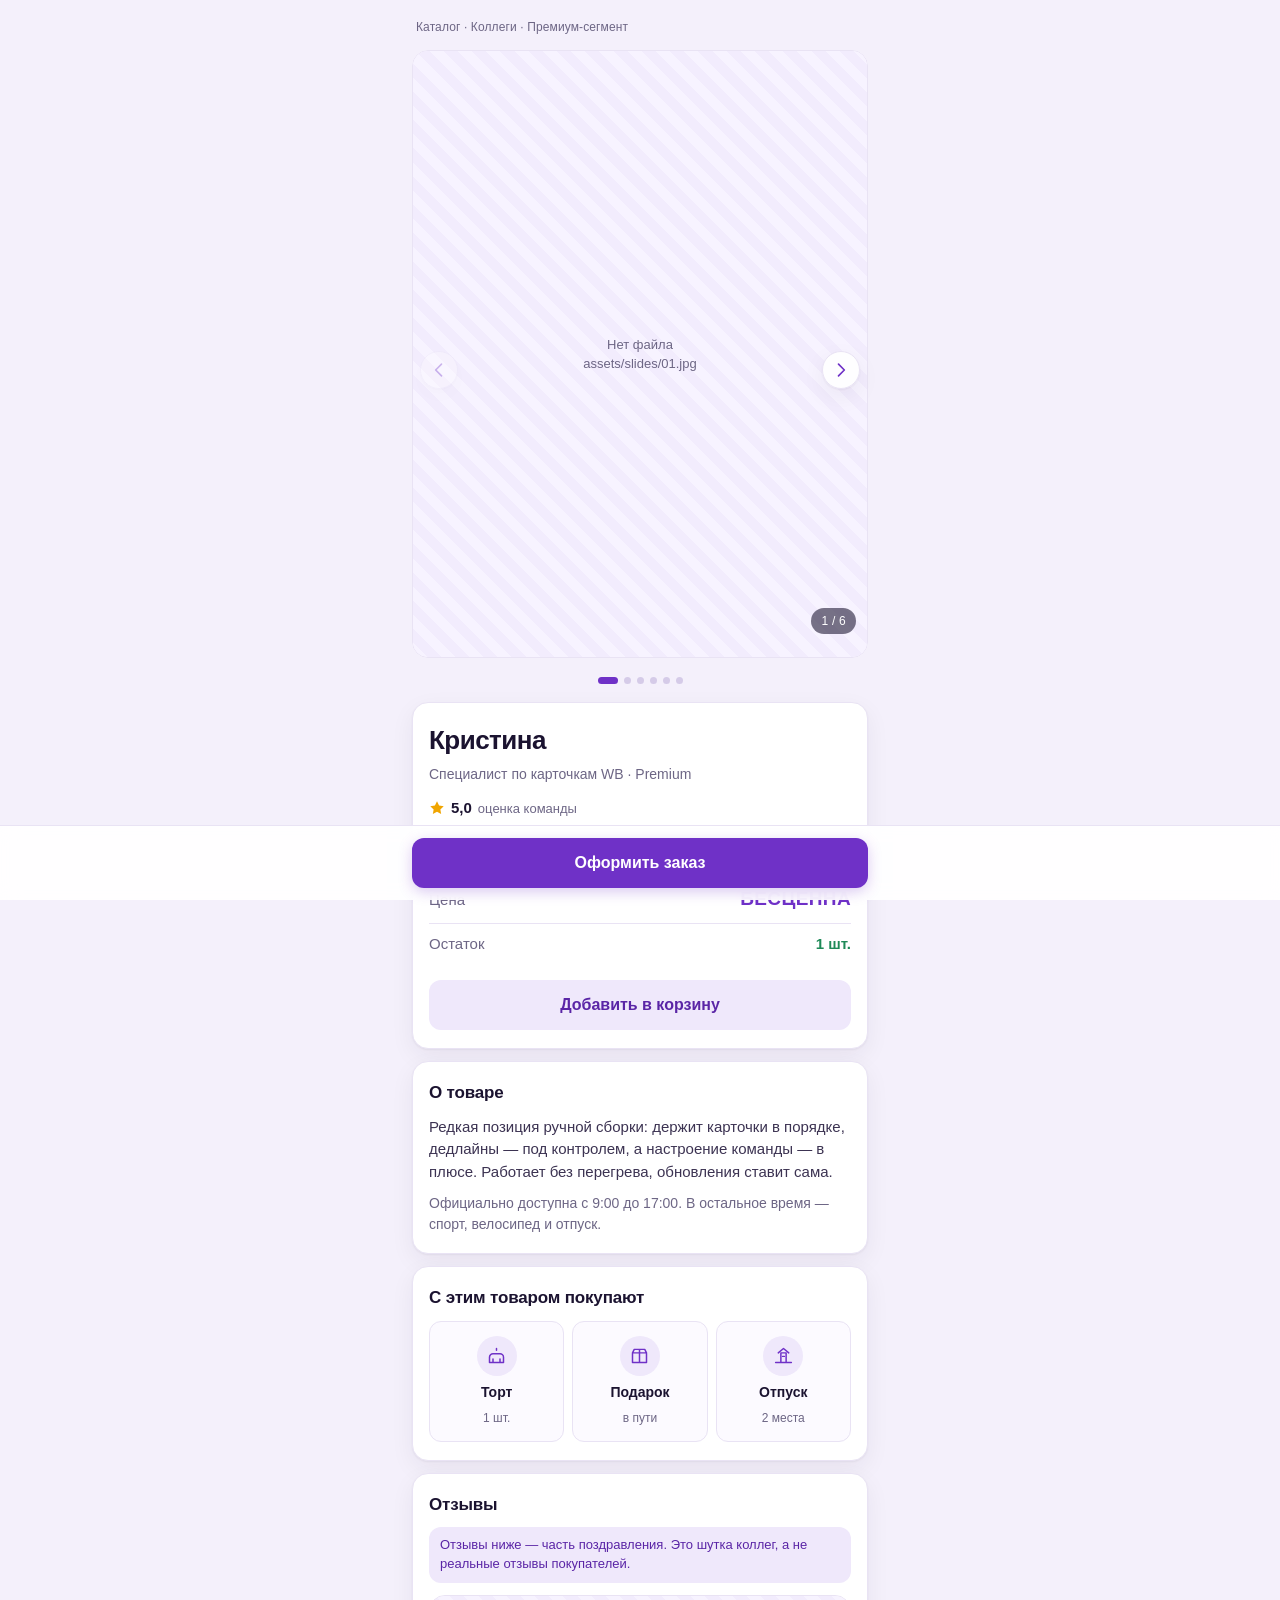
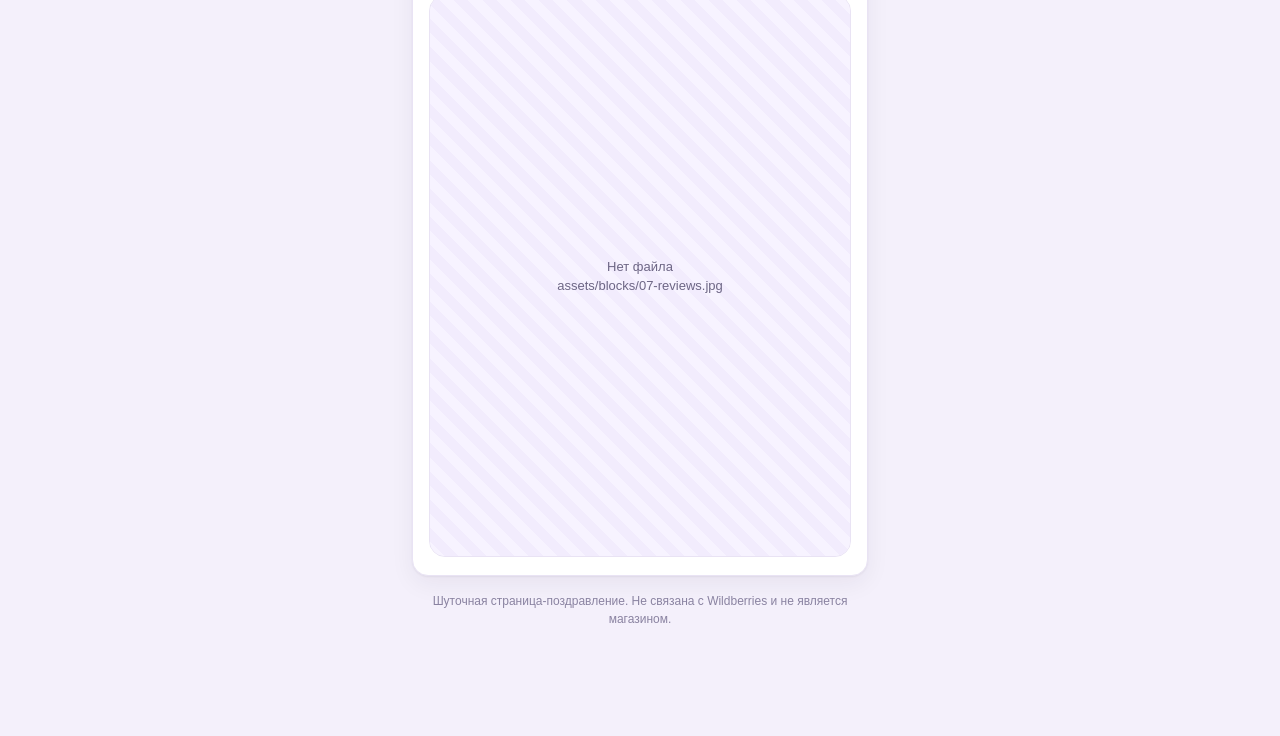
==== kristina/index.html @ 8ed10136 "Мини-сайт поздравления Кристины: карточка товара в стиле маркетплейса Страница в kristina/: галерея " ====
<!DOCTYPE html>
<html lang="ru">
<head>
<meta charset="utf-8" />
<meta name="viewport" content="width=device-width, initial-scale=1, viewport-fit=cover" />
<title>Кристина — Специалист по карточкам WB · Premium</title>
<meta name="description" content="Шуточная карточка товара для поздравления Кристины с днём рождения." />
<meta name="theme-color" content="#f6f2fc" />
<meta name="robots" content="noindex" />
<link rel="icon" href="favicon.svg" type="image/svg+xml" />
<link rel="stylesheet" href="styles.css" />
</head>
<body>

<div class="shell">

  <header class="topbar">
    <span class="topbar__crumb">Каталог · Коллеги · Премиум-сегмент</span>
  </header>

  <main>

    <!-- ── 1. Галерея ─────────────────────────────────────────── -->
    <section class="gallery" aria-roledescription="карусель" aria-label="Фотографии товара">
      <div class="gallery__viewport" id="track" tabindex="0" aria-label="Слайды, листайте свайпом или стрелками">

        <figure class="slide">
          <div class="frame" data-frame data-note="assets/slides/01.jpg">
            <img class="frame__img" data-src="assets/slides/01.jpg|assets/slides/01.png"
                 alt="Слайд 1 из 6: главное фото карточки — Кристина, специалист по карточкам WB."
                 width="900" height="1200" fetchpriority="high" decoding="async" />
          </div>
        </figure>

        <figure class="slide">
          <div class="frame" data-frame data-note="assets/slides/02.jpg">
            <img class="frame__img" data-src="assets/slides/02.jpg|assets/slides/02.png"
                 alt="Слайд 2 из 6: описание товара «Кристина»."
                 width="900" height="1200" decoding="async" />
          </div>
        </figure>

        <figure class="slide">
          <div class="frame" data-frame data-note="assets/slides/03.jpg">
            <img class="frame__img" data-src="assets/slides/03.jpg|assets/slides/03.png"
                 alt="Слайд 3 из 6: характеристики — «Особенности: любит спорт», «Совместимость: с 9:00 до 17:00»."
                 width="900" height="1200" decoding="async" />
          </div>
        </figure>

        <figure class="slide">
          <div class="frame" data-frame data-note="assets/slides/04.jpg">
            <img class="frame__img" data-src="assets/slides/04.jpg|assets/slides/04.png"
                 alt="Слайд 4 из 6: комплектация — велосипед и полезные советы."
                 width="900" height="1200" decoding="async" />
          </div>
        </figure>

        <figure class="slide">
          <div class="frame" data-frame data-note="assets/slides/05.jpg">
            <img class="frame__img" data-src="assets/slides/05.jpg|assets/slides/05.png"
                 alt="Слайд 5 из 6: «СОВМЕСТНОГО ОТПУСКА»."
                 width="900" height="1200" decoding="async" />
          </div>
        </figure>

        <figure class="slide">
          <div class="frame" data-frame data-note="assets/slides/06.jpg">
            <img class="frame__img" data-src="assets/slides/06.jpg|assets/slides/06.png"
                 alt="Слайд 6 из 6: завершающий слайд галереи."
                 width="900" height="1200" decoding="async" />
          </div>
        </figure>

      </div>

      <button class="gnav gnav--prev" id="prev" type="button" aria-label="Предыдущий слайд">
        <svg viewBox="0 0 24 24" aria-hidden="true"><path d="M15 5l-7 7 7 7" /></svg>
      </button>
      <button class="gnav gnav--next" id="next" type="button" aria-label="Следующий слайд">
        <svg viewBox="0 0 24 24" aria-hidden="true"><path d="M9 5l7 7-7 7" /></svg>
      </button>

      <p class="counter" id="counter" aria-live="polite">1 / 6</p>
      <div class="dots" id="dots" role="tablist" aria-label="Выбор слайда"></div>
    </section>

    <!-- ── 2. Карточка товара ─────────────────────────────────── -->
    <section class="panel product">
      <h1 class="product__title">Кристина</h1>
      <p class="product__sub">Специалист по карточкам WB · Premium</p>

      <p class="rating">
        <span class="rating__stars" aria-hidden="true">
          <svg viewBox="0 0 20 20"><path d="M10 1.6l2.6 5.3 5.8.8-4.2 4.1 1 5.8-5.2-2.8-5.2 2.8 1-5.8L1.6 7.7l5.8-.8z"/></svg>
        </span>
        <b class="rating__value">5,0</b>
        <span class="rating__meta">оценка команды</span>
      </p>

      <dl class="specs">
        <div class="specs__row"><dt>Артикул</dt><dd>KRISTINA-2026</dd></div>
        <div class="specs__row"><dt>Цена</dt><dd class="price">БЕСЦЕННА</dd></div>
        <div class="specs__row"><dt>Остаток</dt><dd class="stock">1 шт.</dd></div>
      </dl>

      <button class="btn btn--soft" id="toCart" type="button">Добавить в корзину</button>
    </section>

    <!-- ── 3a. О товаре ───────────────────────────────────────── -->
    <section class="panel">
      <h2 class="h2">О товаре</h2>
      <p class="text">
        Редкая позиция ручной сборки: держит карточки в порядке, дедлайны — под контролем,
        а настроение команды — в плюсе. Работает без перегрева, обновления ставит сама.
      </p>
      <p class="text text--dim">
        Официально доступна с 9:00 до 17:00. В остальное время — спорт, велосипед и отпуск.
      </p>
    </section>

    <!-- ── 3b. С этим товаром покупают ────────────────────────── -->
    <section class="panel">
      <h2 class="h2">С этим товаром покупают</h2>
      <ul class="bundle">
        <li class="bundle__item">
          <span class="bundle__ic" aria-hidden="true">
            <svg viewBox="0 0 24 24"><path d="M4 20h16v-6a4 4 0 00-4-4H8a4 4 0 00-4 4v6zM12 6V4M8 20v-4M16 20v-4"/></svg>
          </span>
          <span class="bundle__name">Торт</span>
          <span class="bundle__price">1 шт.</span>
        </li>
        <li class="bundle__item">
          <span class="bundle__ic" aria-hidden="true">
            <svg viewBox="0 0 24 24"><path d="M4 9h16v11H4zM4 9l2-4h12l2 4M12 5v15"/></svg>
          </span>
          <span class="bundle__name">Подарок</span>
          <span class="bundle__price">в пути</span>
        </li>
        <li class="bundle__item">
          <span class="bundle__ic" aria-hidden="true">
            <svg viewBox="0 0 24 24"><path d="M3 20h18M9 20V9h6v11M6 9l6-5 6 5M11 13h2"/></svg>
          </span>
          <span class="bundle__name">Отпуск</span>
          <span class="bundle__price">2 места</span>
        </li>
      </ul>
    </section>

    <!-- ── 3c. Отзывы ─────────────────────────────────────────── -->
    <section class="panel">
      <h2 class="h2">Отзывы</h2>
      <p class="note">Отзывы ниже — часть поздравления. Это шутка коллег, а не реальные отзывы покупателей.</p>
      <div class="frame frame--block" data-frame data-note="assets/blocks/07-reviews.jpg">
        <img class="frame__img" data-src="assets/blocks/07-reviews.jpg|assets/blocks/07-reviews.png"
             alt="Блок с шуточными отзывами коллег о Кристине — часть поздравления, а не реальные отзывы покупателей."
             width="900" height="1200" loading="lazy" decoding="async" />
      </div>
    </section>

  </main>

  <footer class="foot">
    Шуточная страница-поздравление. Не связана с Wildberries и не является магазином.
  </footer>
</div>

<!-- ── 4. Нижняя панель с главной кнопкой ───────────────────── -->
<div class="bar">
  <div class="bar__inner">
    <p class="bar__status" id="status" aria-live="polite"></p>
    <button class="btn btn--main" id="order" type="button">Оформить заказ</button>
  </div>
</div>

<!-- Тост -->
<div class="toast" id="toast" role="status" aria-live="polite"></div>

<!-- Финальный экран -->
<div class="finale" id="finale" role="dialog" aria-modal="true" aria-label="Поздравление" hidden>
  <div class="finale__box" id="finaleBox">
    <div class="frame frame--finale" data-frame data-note="assets/blocks/08-finale.jpg">
      <img class="frame__img" data-src="assets/blocks/08-finale.jpg|assets/blocks/08-finale.png"
           alt="Финальный экран с поздравлением Кристины с днём рождения."
           width="900" height="1200" decoding="async" />
      <button class="finale__close" id="finaleClose" type="button" aria-label="Закрыть поздравление">
        <svg viewBox="0 0 24 24" aria-hidden="true"><path d="M6 6l12 12M18 6L6 18"/></svg>
      </button>
    </div>
    <button class="btn btn--main btn--gift" id="gift" type="button">Получить подарок</button>
  </div>
</div>

<script src="app.js" defer></script>
</body>
</html>
---- kristina/styles.css ----
/* Кристина — карточка товара. Белый + светло-сиреневый, фиолетовые акценты. */

:root {
  --bg: #f4f0fb;
  --surface: #ffffff;
  --ink: #1b1330;
  --muted: #6d6685;
  --accent: #6f31c7;
  --accent-ink: #5a25a6;
  --accent-soft: #efe8fb;
  --line: #e9e3f4;
  --good: #1f8a58;
  --radius: 16px;
  --radius-sm: 12px;
  --col: 480px;
  --bar-h: 76px;
  --shadow: 0 1px 2px rgba(27, 19, 48, .05), 0 8px 24px rgba(27, 19, 48, .06);
}

* { box-sizing: border-box; }

html { -webkit-text-size-adjust: 100%; }

body {
  margin: 0;
  background: var(--bg);
  color: var(--ink);
  font: 400 16px/1.5 -apple-system, BlinkMacSystemFont, "Segoe UI", Roboto, "Helvetica Neue", Arial, sans-serif;
  overflow-x: hidden;            /* страница никогда не едет по горизонтали */
  -webkit-font-smoothing: antialiased;
}

body.is-locked { overflow: hidden; }

img { max-width: 100%; }

.shell {
  width: 100%;
  max-width: var(--col);         /* на компьютере — колонка по центру */
  margin: 0 auto;
  padding: 0 12px calc(var(--bar-h) + env(safe-area-inset-bottom) + 24px);
}

/* ── Верхняя строка ──────────────────────────────────────────── */
.topbar { padding: 14px 4px 10px; }
.topbar__crumb {
  font-size: 12px;
  letter-spacing: .01em;
  color: var(--muted);
}

/* ── Панели ──────────────────────────────────────────────────── */
.panel {
  background: var(--surface);
  border: 1px solid var(--line);
  border-radius: var(--radius);
  padding: 18px 16px;
  margin: 12px 0;
  box-shadow: var(--shadow);
}

.h2 {
  margin: 0 0 10px;
  font-size: 17px;
  font-weight: 650;
  letter-spacing: -.01em;
}

.text { margin: 0 0 10px; font-size: 15px; color: #3c3352; }
.text:last-child { margin-bottom: 0; }
.text--dim { color: var(--muted); font-size: 14px; }

.note {
  margin: 0 0 12px;
  padding: 9px 11px;
  background: var(--accent-soft);
  border-radius: var(--radius-sm);
  font-size: 13px;
  line-height: 1.45;
  color: var(--accent-ink);
}

/* ── Галерея ─────────────────────────────────────────────────── */
.gallery {
  position: relative;
  margin: 2px 0 12px;
}

.gallery__viewport {
  display: flex;
  overflow-x: auto;
  overflow-y: hidden;
  scroll-snap-type: x mandatory;
  scroll-behavior: smooth;
  overscroll-behavior-x: contain;
  -webkit-overflow-scrolling: touch;
  scrollbar-width: none;
  border-radius: var(--radius);
  outline: none;
}
.gallery__viewport::-webkit-scrollbar { display: none; }
.gallery__viewport:focus-visible { box-shadow: 0 0 0 3px rgba(111, 49, 199, .35); }

.slide {
  flex: 0 0 100%;
  min-width: 0;
  margin: 0;
  scroll-snap-align: center;
  scroll-snap-stop: always;
}

/* Рамка 3:4 — изображение показывается целиком, без обрезки */
.frame {
  position: relative;
  aspect-ratio: 3 / 4;
  background: #faf7ff;
  border: 1px solid var(--line);
  border-radius: var(--radius);
  overflow: hidden;
}

.frame__img {
  display: block;
  width: 100%;
  height: 100%;
  object-fit: contain;           /* никакого cover для готовых слайдов */
  object-position: center;
}

.frame--block { margin: 0; }
.frame--finale { border: 0; background: transparent; }

/* Заглушка, пока картинки из архива не лежат в assets/ */
.frame.is-missing::after {
  content: "Нет файла\a" attr(data-note);
  white-space: pre-line;
  position: absolute;
  inset: 0;
  display: flex;
  flex-direction: column;
  align-items: center;
  justify-content: center;
  gap: 4px;
  padding: 16px;
  text-align: center;
  font-size: 13px;
  line-height: 1.5;
  color: var(--muted);
  background:
    repeating-linear-gradient(45deg, #f7f3ff 0 10px, #f2ecfd 10px 20px);
}

.gnav {
  position: absolute;
  top: 50%;
  transform: translateY(-50%);
  display: none;                 /* только для компьютера */
  place-items: center;
  width: 38px;
  height: 38px;
  padding: 0;
  border: 1px solid var(--line);
  border-radius: 50%;
  background: rgba(255, 255, 255, .94);
  color: var(--accent);
  cursor: pointer;
  box-shadow: var(--shadow);
  transition: background .18s ease, opacity .18s ease;
}
.gnav svg { width: 20px; height: 20px; fill: none; stroke: currentColor; stroke-width: 2; stroke-linecap: round; stroke-linejoin: round; }
.gnav:hover { background: #fff; }
.gnav:disabled { opacity: .32; cursor: default; }
.gnav--prev { left: 8px; }
.gnav--next { right: 8px; }

@media (min-width: 560px) {
  .gnav { display: grid; }
}
@media (hover: hover) and (pointer: fine) {
  .gnav { display: grid; }
}

.counter {
  position: absolute;
  right: 12px;
  bottom: 56px;
  margin: 0;
  padding: 4px 10px;
  border-radius: 999px;
  background: rgba(27, 19, 48, .58);
  color: #fff;
  font-size: 12px;
  font-variant-numeric: tabular-nums;
  letter-spacing: .02em;
  pointer-events: none;
}

.dots {
  display: flex;
  gap: 6px;
  justify-content: center;
  padding: 12px 0 0;
  height: 32px;
  align-items: center;
}
.dot {
  width: 7px;
  height: 7px;
  padding: 0;
  border: 0;
  border-radius: 50%;
  background: #d5cbe8;
  cursor: pointer;
  transition: background .2s ease, width .2s ease;
}
.dot[aria-selected="true"] { width: 20px; border-radius: 999px; background: var(--accent); }

/* ── Карточка товара ─────────────────────────────────────────── */
.product__title {
  margin: 0 0 4px;
  font-size: 26px;
  font-weight: 700;
  letter-spacing: -.02em;
}
.product__sub {
  margin: 0 0 12px;
  font-size: 14px;
  color: var(--muted);
}

.rating {
  display: flex;
  align-items: center;
  gap: 6px;
  margin: 0 0 14px;
}
.rating__stars svg { display: block; width: 16px; height: 16px; fill: #f0a500; }
.rating__value { font-size: 15px; font-variant-numeric: tabular-nums; }
.rating__meta { font-size: 13px; color: var(--muted); }

.specs { margin: 0 0 16px; }
.specs__row {
  display: flex;
  align-items: baseline;
  gap: 8px;
  padding: 9px 0;
  border-top: 1px solid var(--line);
  font-size: 15px;
}
.specs dt { color: var(--muted); flex: 0 0 auto; }
.specs dd {
  margin: 0;
  flex: 1 1 auto;
  text-align: right;
  overflow-wrap: anywhere;
}
.price {
  color: var(--accent);
  font-size: 19px;
  font-weight: 700;
  letter-spacing: .02em;
}
.stock { color: var(--good); font-weight: 600; }

/* ── Кнопки ──────────────────────────────────────────────────── */
.btn {
  display: block;
  width: 100%;
  min-height: 48px;
  padding: 13px 18px;
  border: 0;
  border-radius: var(--radius-sm);
  font: inherit;
  font-size: 16px;
  font-weight: 600;
  cursor: pointer;
  transition: background .18s ease, transform .12s ease, opacity .18s ease;
}
.btn:active { transform: scale(.985); }
.btn:disabled { cursor: default; }

.btn--soft {
  background: var(--accent-soft);
  color: var(--accent-ink);
}
.btn--soft:hover { background: #e7ddf9; }

.btn--main {
  background: var(--accent);
  color: #fff;
  box-shadow: 0 4px 14px rgba(111, 49, 199, .26);
}
.btn--main:hover { background: var(--accent-ink); }
.btn--main.is-busy { background: #8e63d4; box-shadow: none; }

.btn--gift { margin-top: 12px; }

/* ── Нижняя панель ───────────────────────────────────────────── */
.bar {
  position: fixed;
  left: 0;
  right: 0;
  bottom: 0;
  z-index: 40;
  background: rgba(255, 255, 255, .92);
  backdrop-filter: blur(10px);
  -webkit-backdrop-filter: blur(10px);
  border-top: 1px solid var(--line);
  padding-bottom: env(safe-area-inset-bottom);
}
.bar__inner {
  max-width: var(--col);
  margin: 0 auto;
  padding: 12px;
}
.bar__status {
  margin: 0 0 8px;
  font-size: 13px;
  color: var(--accent-ink);
  display: none;
}
.bar__status.is-on { display: block; }

/* ── Тост ────────────────────────────────────────────────────── */
.toast {
  position: fixed;
  left: 50%;
  bottom: calc(var(--bar-h) + env(safe-area-inset-bottom) + 16px);
  z-index: 100;                  /* выше финального экрана */
  width: calc(100% - 32px);
  max-width: 420px;
  transform: translate(-50%, 10px);
  padding: 12px 14px;
  border-radius: var(--radius-sm);
  background: #241a3d;
  color: #fff;
  font-size: 14px;
  line-height: 1.45;
  text-align: center;
  opacity: 0;
  visibility: hidden;
  transition: opacity .22s ease, transform .22s ease, visibility .22s;
}
.toast.is-on {
  opacity: 1;
  visibility: visible;
  transform: translate(-50%, 0);
}

/* ── Финальный экран ─────────────────────────────────────────── */
.finale {
  position: fixed;
  inset: 0;
  z-index: 80;
  display: flex;
  align-items: center;
  justify-content: center;
  padding: 16px;
  background: rgba(27, 19, 48, .62);
  backdrop-filter: blur(4px);
  -webkit-backdrop-filter: blur(4px);
  opacity: 0;
  transition: opacity .28s ease;
  overflow-y: auto;
}
.finale[hidden] { display: none; }
.finale.is-on { opacity: 1; }

.finale__box {
  position: relative;
  width: 100%;
  max-width: var(--col);
  margin: auto;
  transform: translateY(8px);
  transition: transform .28s ease;
}
.finale.is-on .finale__box { transform: none; }

/* Финальная картинка гарантированно влезает в экран телефона */
.finale .frame--finale {
  aspect-ratio: 3 / 4;
  margin-inline: auto;
  width: auto;
  max-width: 100%;
  max-height: calc(100vh - 140px);
  max-height: calc(100dvh - 140px);
}
.finale .frame--finale {
  overflow: visible;             /* чтобы крестик у угла картинки не обрезался */
}
.finale .frame--finale .frame__img {
  border-radius: var(--radius);
  background: #faf7ff;
}

.finale__close {
  position: absolute;
  top: -6px;
  right: -6px;
  z-index: 2;
  display: grid;
  place-items: center;
  width: 36px;
  height: 36px;
  padding: 0;
  border: 0;
  border-radius: 50%;
  background: #fff;
  color: var(--ink);
  cursor: pointer;
  box-shadow: var(--shadow);
}
.finale__close svg { width: 18px; height: 18px; fill: none; stroke: currentColor; stroke-width: 2; stroke-linecap: round; }

/* ── С этим товаром покупают ─────────────────────────────────── */
.bundle {
  display: grid;
  grid-template-columns: repeat(3, 1fr);
  gap: 8px;
  margin: 0;
  padding: 0;
  list-style: none;
}
.bundle__item {
  display: flex;
  flex-direction: column;
  align-items: center;
  gap: 6px;
  padding: 14px 8px;
  border: 1px solid var(--line);
  border-radius: var(--radius-sm);
  background: #fcfaff;
  text-align: center;
}
.bundle__ic {
  display: grid;
  place-items: center;
  width: 40px;
  height: 40px;
  border-radius: 50%;
  background: var(--accent-soft);
  color: var(--accent);
}
.bundle__ic svg { width: 21px; height: 21px; fill: none; stroke: currentColor; stroke-width: 1.7; stroke-linecap: round; stroke-linejoin: round; }
.bundle__name { font-size: 14px; font-weight: 600; }
.bundle__price { font-size: 12px; color: var(--muted); }

/* ── Подвал ──────────────────────────────────────────────────── */
.foot {
  padding: 4px 6px 8px;
  font-size: 12px;
  line-height: 1.5;
  color: #8a83a1;
  text-align: center;
}

/* ── Спокойные анимации ──────────────────────────────────────── */
@media (prefers-reduced-motion: reduce) {
  *, *::before, *::after {
    animation-duration: .001ms !important;
    transition-duration: .001ms !important;
  }
  .gallery__viewport { scroll-behavior: auto; }
}

/* Телефон в альбомной ориентации — отдаём картинке больше высоты */
@media (max-height: 480px) and (orientation: landscape) {
  .finale { padding: 10px; }
  .finale .frame--finale {
    max-height: calc(100vh - 92px);
    max-height: calc(100dvh - 92px);
  }
  .btn--gift { margin-top: 8px; min-height: 42px; padding: 9px 16px; }
}

/* Совсем узкие телефоны */
@media (max-width: 360px) {
  .product__title { font-size: 23px; }
  .bundle__item { padding: 12px 4px; }
  .bundle__name { font-size: 13px; }
}
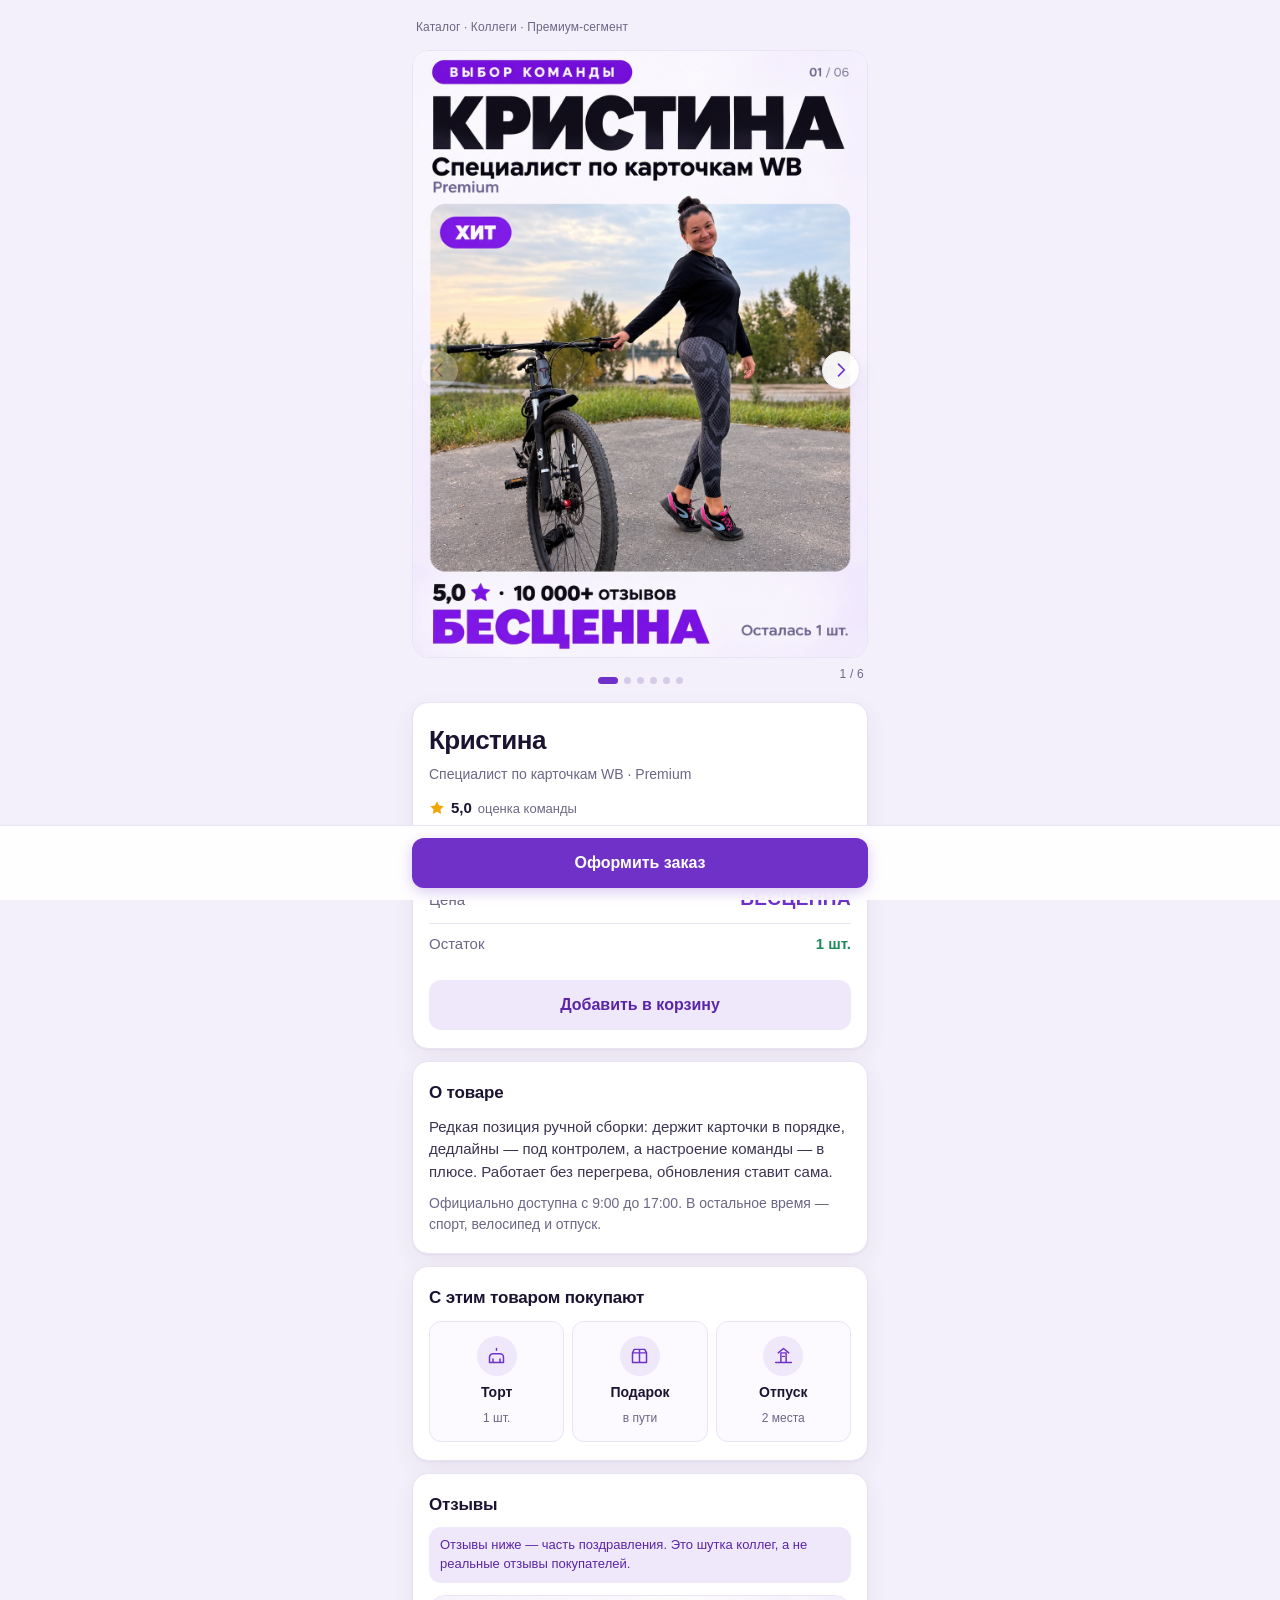
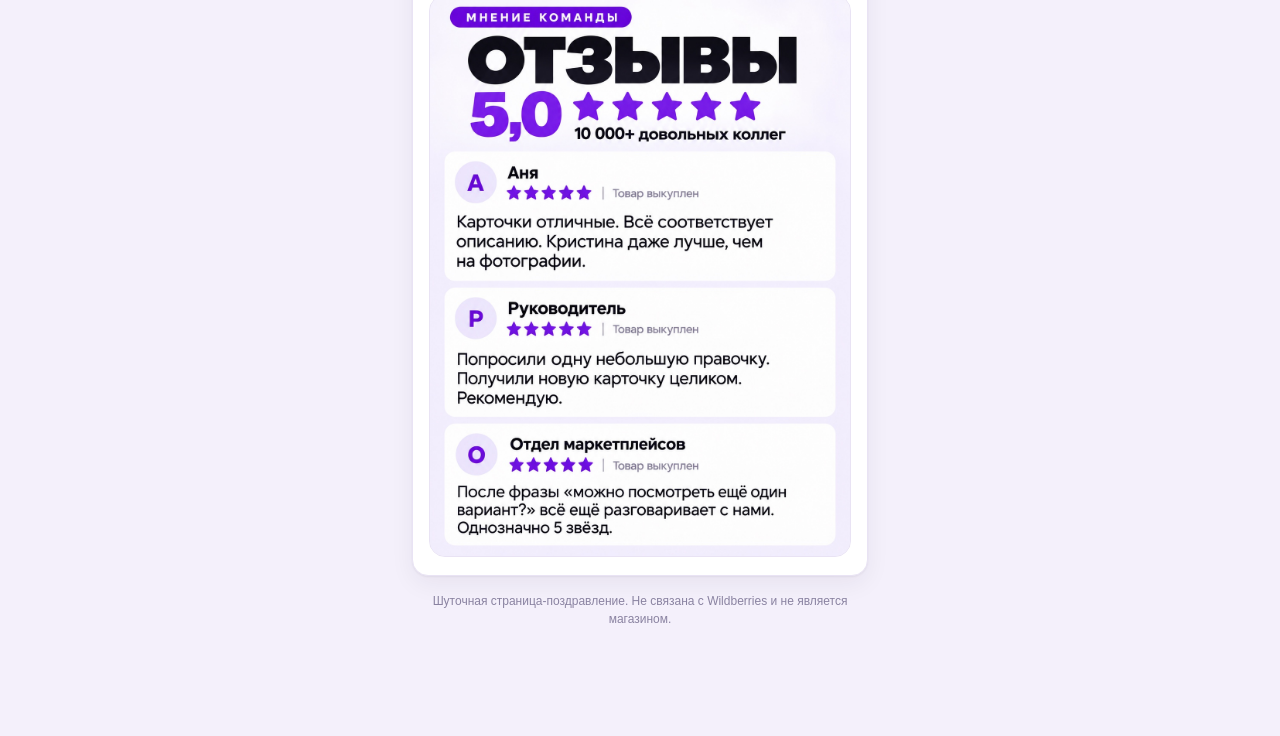
==== commit 8076dded: "Галерея: имена файлов слайдов как в архиве, счётчик убран с картинки В архиве слайды названы с описа" ====
--- a/kristina/index.html
+++ b/kristina/index.html
@@ -25,50 +25,50 @@
       <div class="gallery__viewport" id="track" tabindex="0" aria-label="Слайды, листайте свайпом или стрелками">
 
         <figure class="slide">
-          <div class="frame" data-frame data-note="assets/slides/01.jpg">
-            <img class="frame__img" data-src="assets/slides/01.jpg|assets/slides/01.png"
-                 alt="Слайд 1 из 6: главное фото карточки — Кристина, специалист по карточкам WB."
-                 width="900" height="1200" fetchpriority="high" decoding="async" />
+          <div class="frame" data-frame data-note="assets/slides/01-cover.jpg">
+            <img class="frame__img" data-src="assets/slides/01-cover.jpg|assets/slides/01-cover.png"
+                 alt="Слайд 1 из 6: обложка карточки. Кристина, специалист по карточкам WB, Premium. Метка «Хит», рейтинг 5,0, цена «БЕСЦЕННА», осталась 1 шт."
+                 width="1086" height="1448" fetchpriority="high" decoding="async" />
           </div>
         </figure>
 
         <figure class="slide">
-          <div class="frame" data-frame data-note="assets/slides/02.jpg">
-            <img class="frame__img" data-src="assets/slides/02.jpg|assets/slides/02.png"
-                 alt="Слайд 2 из 6: описание товара «Кристина»."
-                 width="900" height="1200" decoding="async" />
+          <div class="frame" data-frame data-note="assets/slides/02-benefits.jpg">
+            <img class="frame__img" data-src="assets/slides/02-benefits.jpg|assets/slides/02-benefits.png"
+                 alt="Слайд 2 из 6: «Почему выбирают Кристину» — выдерживает 48 правок подряд, замечает разницу в 2 пикселя, знает, почему CTR опять упал, сохраняет самообладание и понимает комментарий «что-то не то»."
+                 width="1086" height="1448" decoding="async" />
           </div>
         </figure>
 
         <figure class="slide">
-          <div class="frame" data-frame data-note="assets/slides/03.jpg">
-            <img class="frame__img" data-src="assets/slides/03.jpg|assets/slides/03.png"
-                 alt="Слайд 3 из 6: характеристики — «Особенности: любит спорт», «Совместимость: с 9:00 до 17:00»."
-                 width="900" height="1200" decoding="async" />
+          <div class="frame" data-frame data-note="assets/slides/03-specifications.jpg">
+            <img class="frame__img" data-src="assets/slides/03-specifications.jpg|assets/slides/03-specifications.png"
+                 alt="Слайд 3 из 6: характеристики — материал «терпение повышенной прочности», особенности «любит спорт», совместимость «с 9:00 до 17:00», гарантия бессрочная, артикул KRISTINA-2026."
+                 width="1086" height="1448" decoding="async" />
           </div>
         </figure>
 
         <figure class="slide">
-          <div class="frame" data-frame data-note="assets/slides/04.jpg">
-            <img class="frame__img" data-src="assets/slides/04.jpg|assets/slides/04.png"
-                 alt="Слайд 4 из 6: комплектация — велосипед и полезные советы."
-                 width="900" height="1200" decoding="async" />
+          <div class="frame" data-frame data-note="assets/slides/04-kit.jpg">
+            <img class="frame__img" data-src="assets/slides/04-kit.jpg|assets/slides/04-kit.png"
+                 alt="Слайд 4 из 6: комплектация — Кристина, ноутбук, велосипед, полезные советы и опыт. Внизу шкала «Терпение»."
+                 width="1086" height="1448" decoding="async" />
           </div>
         </figure>
 
         <figure class="slide">
-          <div class="frame" data-frame data-note="assets/slides/05.jpg">
-            <img class="frame__img" data-src="assets/slides/05.jpg|assets/slides/05.png"
-                 alt="Слайд 5 из 6: «СОВМЕСТНОГО ОТПУСКА»."
-                 width="900" height="1200" decoding="async" />
+          <div class="frame" data-frame data-note="assets/slides/05-use-cases.jpg">
+            <img class="frame__img" data-src="assets/slides/05-use-cases.jpg|assets/slides/05-use-cases.png"
+                 alt="Слайд 5 из 6: «Подходит для» — карточек товара, главных обложек, rich-контента, правок, ещё правок и совместного отпуска."
+                 width="1086" height="1448" decoding="async" />
           </div>
         </figure>
 
         <figure class="slide">
-          <div class="frame" data-frame data-note="assets/slides/06.jpg">
-            <img class="frame__img" data-src="assets/slides/06.jpg|assets/slides/06.png"
-                 alt="Слайд 6 из 6: завершающий слайд галереи."
-                 width="900" height="1200" decoding="async" />
+          <div class="frame" data-frame data-note="assets/slides/06-original.jpg">
+            <img class="frame__img" data-src="assets/slides/06-original.jpg|assets/slides/06-original.png"
+                 alt="Слайд 6 из 6: «100% оригинал. Подделок не существует. В наличии только 1 экземпляр»."
+                 width="1086" height="1448" decoding="async" />
           </div>
         </figure>
 
@@ -154,7 +154,7 @@
       <div class="frame frame--block" data-frame data-note="assets/blocks/07-reviews.jpg">
         <img class="frame__img" data-src="assets/blocks/07-reviews.jpg|assets/blocks/07-reviews.png"
              alt="Блок с шуточными отзывами коллег о Кристине — часть поздравления, а не реальные отзывы покупателей."
-             width="900" height="1200" loading="lazy" decoding="async" />
+             width="1086" height="1448" loading="lazy" decoding="async" />
       </div>
     </section>
 
@@ -181,8 +181,8 @@
   <div class="finale__box" id="finaleBox">
     <div class="frame frame--finale" data-frame data-note="assets/blocks/08-finale.jpg">
       <img class="frame__img" data-src="assets/blocks/08-finale.jpg|assets/blocks/08-finale.png"
-           alt="Финальный экран с поздравлением Кристины с днём рождения."
-           width="900" height="1200" decoding="async" />
+           alt="Финальный экран: «Товар закончился. Такая Кристина у нас всего одна. Кристина, с днём рождения! Спасибо, что ты с нами»."
+           width="1086" height="1448" decoding="async" />
       <button class="finale__close" id="finaleClose" type="button" aria-label="Закрыть поздравление">
         <svg viewBox="0 0 24 24" aria-hidden="true"><path d="M6 6l12 12M18 6L6 18"/></svg>
       </button>
--- a/kristina/styles.css
+++ b/kristina/styles.css
@@ -180,16 +180,18 @@
   .gnav { display: grid; }
 }
 
+/* Счётчик — под картинкой, в одной строке с точками: на самих слайдах
+   уже нарисован свой номер, перекрывать их не нужно. */
 .counter {
   position: absolute;
-  right: 12px;
-  bottom: 56px;
+  right: 4px;
+  bottom: 0;
+  display: flex;
+  align-items: center;
+  height: 32px;
   margin: 0;
-  padding: 4px 10px;
-  border-radius: 999px;
-  background: rgba(27, 19, 48, .58);
-  color: #fff;
   font-size: 12px;
+  color: var(--muted);
   font-variant-numeric: tabular-nums;
   letter-spacing: .02em;
   pointer-events: none;
